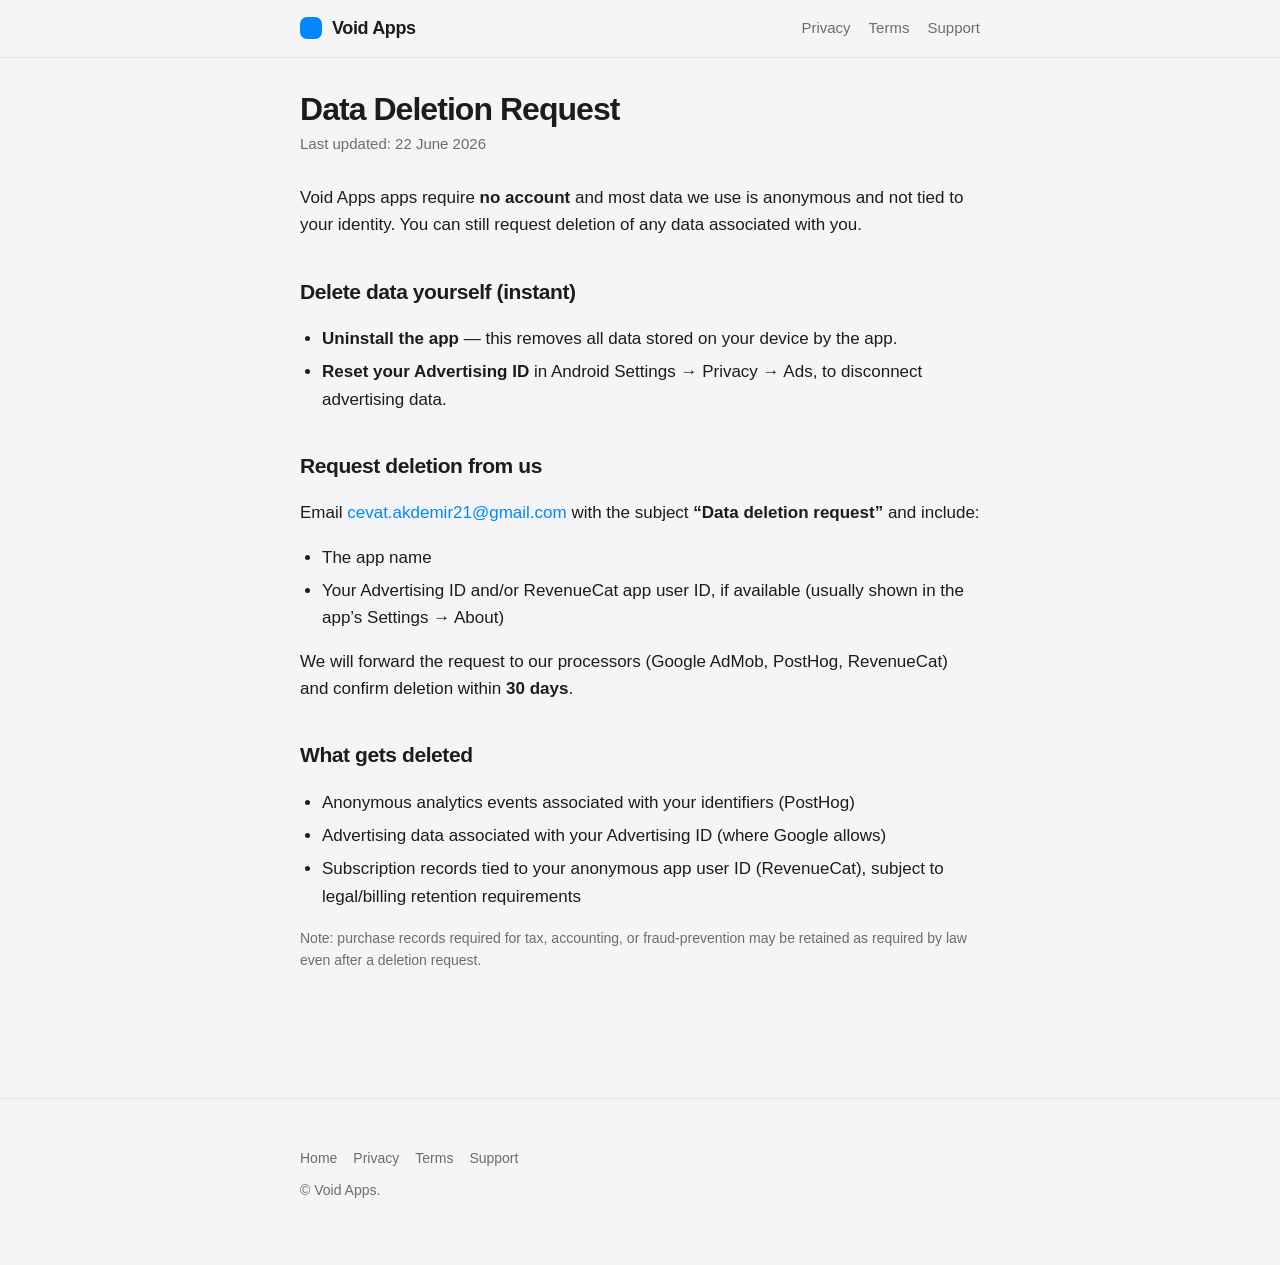
==== data-deletion.html @ 532d772c "Add Void Apps legal & compliance site Privacy policy, terms, support, data-deletion pages + shared s" ====
<!DOCTYPE html>
<html lang="en">
<head>
  <meta charset="utf-8" />
  <meta name="viewport" content="width=device-width, initial-scale=1" />
  <title>Data Deletion — Void Apps</title>
  <meta name="description" content="How to request deletion of your data for Void Apps." />
  <link rel="stylesheet" href="style.css" />
</head>
<body>
  <header class="site">
    <div class="bar">
      <a class="brand" href="index.html"><span class="dot"></span> Void Apps</a>
      <nav>
        <a href="privacy.html">Privacy</a>
        <a href="terms.html">Terms</a>
        <a href="support.html">Support</a>
      </nav>
    </div>
  </header>

  <main class="wrap">
    <h1>Data Deletion Request</h1>
    <p class="updated">Last updated: 22 June 2026</p>

    <p>Void Apps apps require <strong>no account</strong> and most data we use is
      anonymous and not tied to your identity. You can still request deletion of
      any data associated with you.</p>

    <h2>Delete data yourself (instant)</h2>
    <ul>
      <li><strong>Uninstall the app</strong> — this removes all data stored on your
        device by the app.</li>
      <li><strong>Reset your Advertising ID</strong> in Android Settings → Privacy →
        Ads, to disconnect advertising data.</li>
    </ul>

    <h2>Request deletion from us</h2>
    <p>Email <a href="mailto:cevat.akdemir21@gmail.com?subject=Data%20deletion%20request">cevat.akdemir21@gmail.com</a>
      with the subject <strong>“Data deletion request”</strong> and include:</p>
    <ul>
      <li>The app name</li>
      <li>Your Advertising ID and/or RevenueCat app user ID, if available
        (usually shown in the app’s Settings → About)</li>
    </ul>
    <p>We will forward the request to our processors (Google AdMob, PostHog,
      RevenueCat) and confirm deletion within <strong>30 days</strong>.</p>

    <h2>What gets deleted</h2>
    <ul>
      <li>Anonymous analytics events associated with your identifiers (PostHog)</li>
      <li>Advertising data associated with your Advertising ID (where Google allows)</li>
      <li>Subscription records tied to your anonymous app user ID (RevenueCat),
        subject to legal/billing retention requirements</li>
    </ul>
    <p class="fine">Note: purchase records required for tax, accounting, or
      fraud-prevention may be retained as required by law even after a deletion
      request.</p>
  </main>

  <footer class="site">
    <div class="wrap">
      <div class="links">
        <a href="index.html">Home</a>
        <a href="privacy.html">Privacy</a>
        <a href="terms.html">Terms</a>
        <a href="support.html">Support</a>
      </div>
      <div>© Void Apps.</div>
    </div>
  </footer>
</body>
</html>
---- style.css ----
/* Void Apps — shared styles. iOS-style, mobile-first, light + dark. */

:root {
  --brand: #0088ff;
  --brand-press: #006fd6;
  --bg: #f5f5f7;
  --surface: #ffffff;
  --text: #1c1c1e;
  --text-dim: #6c6c70;
  --border: #e3e3e8;
  --radius: 16px;
  --maxw: 720px;
  --font: -apple-system, BlinkMacSystemFont, "Segoe UI", Roboto, "Helvetica Neue",
    Arial, system-ui, sans-serif;
}

@media (prefers-color-scheme: dark) {
  :root {
    --bg: #000000;
    --surface: #1c1c1e;
    --text: #f5f5f7;
    --text-dim: #98989d;
    --border: #2c2c2e;
  }
}

* { box-sizing: border-box; }

html { -webkit-text-size-adjust: 100%; }

body {
  margin: 0;
  font-family: var(--font);
  font-size: 17px;
  line-height: 1.6;
  color: var(--text);
  background: var(--bg);
  -webkit-font-smoothing: antialiased;
}

.wrap {
  max-width: var(--maxw);
  margin: 0 auto;
  padding: 24px 20px 64px;
}

/* Header */
header.site {
  position: sticky;
  top: 0;
  z-index: 10;
  background: color-mix(in srgb, var(--bg) 86%, transparent);
  backdrop-filter: saturate(180%) blur(20px);
  -webkit-backdrop-filter: saturate(180%) blur(20px);
  border-bottom: 1px solid var(--border);
}
header.site .bar {
  max-width: var(--maxw);
  margin: 0 auto;
  padding: 14px 20px;
  display: flex;
  align-items: center;
  gap: 12px;
}
.brand {
  display: inline-flex;
  align-items: center;
  gap: 10px;
  font-weight: 700;
  font-size: 18px;
  letter-spacing: -0.02em;
  color: var(--text);
  text-decoration: none;
}
.brand .dot {
  width: 22px;
  height: 22px;
  border-radius: 7px;
  background: var(--brand);
  display: inline-block;
}
header.site nav {
  margin-left: auto;
  display: flex;
  gap: 18px;
}
header.site nav a {
  color: var(--text-dim);
  text-decoration: none;
  font-size: 15px;
  font-weight: 500;
}
header.site nav a:hover { color: var(--brand); }

/* Typography */
h1 {
  font-size: 32px;
  line-height: 1.2;
  letter-spacing: -0.03em;
  margin: 8px 0 4px;
}
h2 {
  font-size: 21px;
  letter-spacing: -0.02em;
  margin: 36px 0 10px;
}
h3 { font-size: 18px; margin: 24px 0 6px; }
p, li { color: var(--text); }
a { color: var(--brand); text-decoration: none; }
a:hover { text-decoration: underline; }
.updated { color: var(--text-dim); font-size: 15px; margin: 0 0 28px; }
.lede { font-size: 19px; color: var(--text-dim); }
ul { padding-left: 22px; }
li { margin: 6px 0; }
small, .fine { color: var(--text-dim); font-size: 14px; }

/* Cards / buttons */
.card {
  background: var(--surface);
  border: 1px solid var(--border);
  border-radius: var(--radius);
  padding: 20px;
  margin: 16px 0;
}
.btn {
  display: inline-block;
  background: var(--brand);
  color: #fff;
  padding: 13px 22px;
  border-radius: 12px;
  font-weight: 600;
  text-decoration: none;
}
.btn:hover { background: var(--brand-press); text-decoration: none; }

.grid { display: grid; gap: 12px; }

/* Footer */
footer.site {
  border-top: 1px solid var(--border);
  margin-top: 48px;
  padding-top: 24px;
  color: var(--text-dim);
  font-size: 14px;
}
footer.site a { color: var(--text-dim); }
footer.site .links { display: flex; flex-wrap: wrap; gap: 16px; margin-bottom: 10px; }
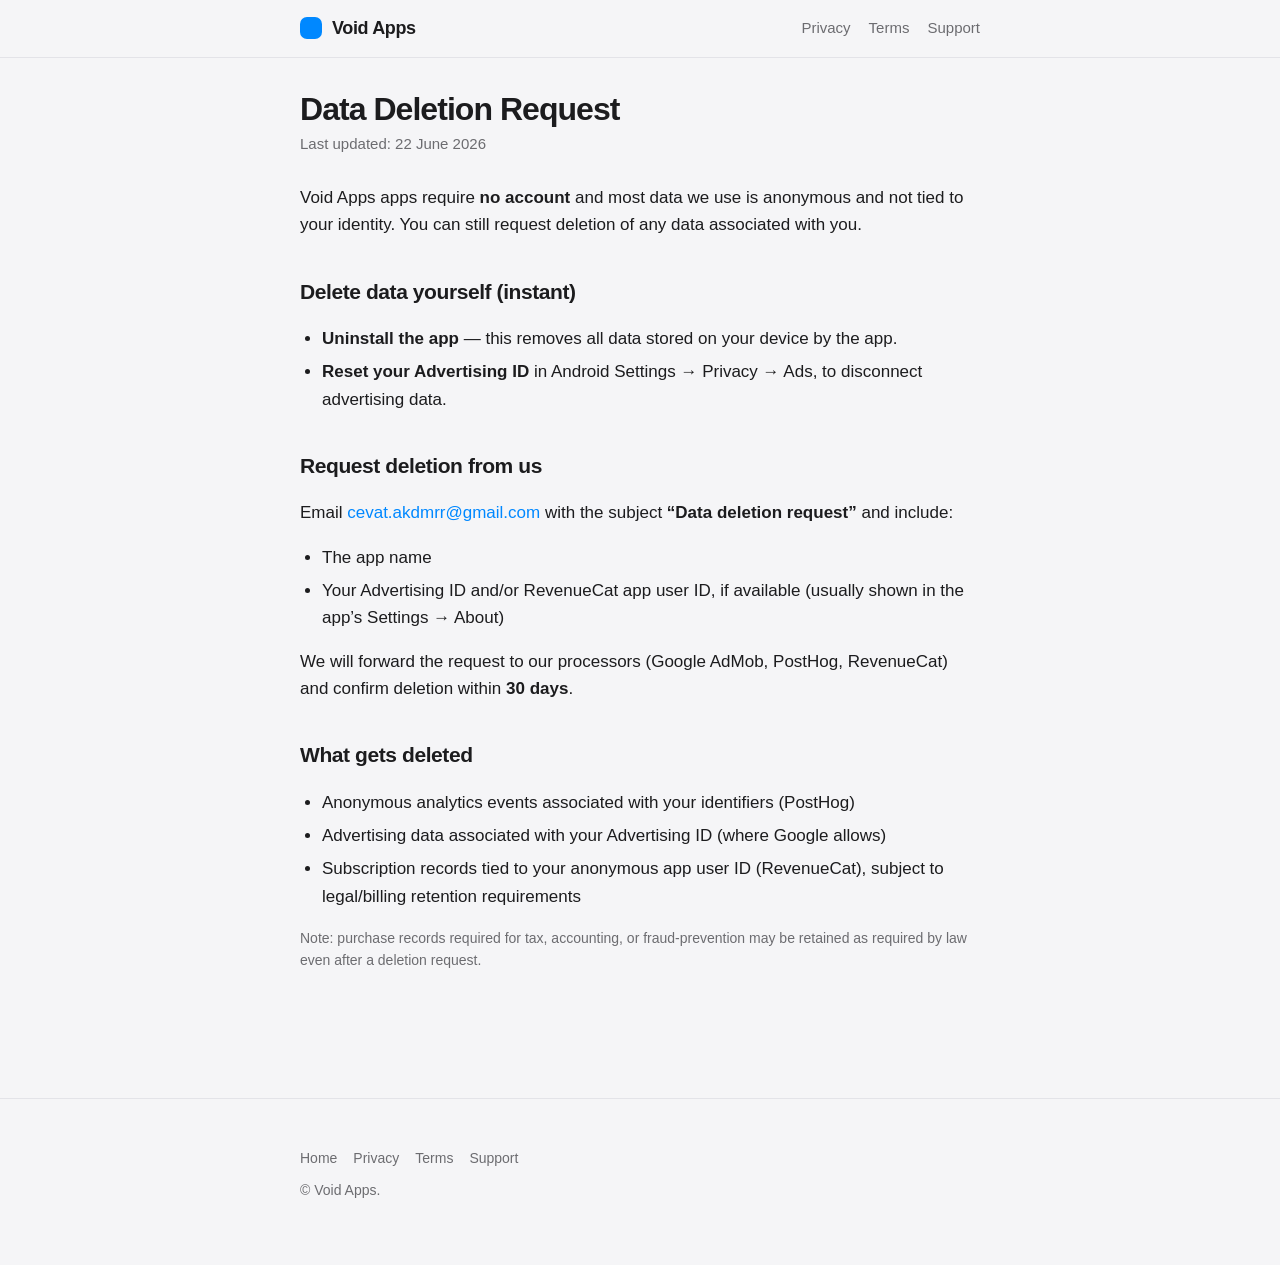
==== commit a6b0c745: "Update contact email to cevat.akdmrr@gmail.com" ====
--- a/data-deletion.html
+++ b/data-deletion.html
@@ -36,7 +36,7 @@
     </ul>
 
     <h2>Request deletion from us</h2>
-    <p>Email <a href="mailto:cevat.akdemir21@gmail.com?subject=Data%20deletion%20request">cevat.akdemir21@gmail.com</a>
+    <p>Email <a href="mailto:cevat.akdmrr@gmail.com?subject=Data%20deletion%20request">cevat.akdmrr@gmail.com</a>
       with the subject <strong>“Data deletion request”</strong> and include:</p>
     <ul>
       <li>The app name</li>
